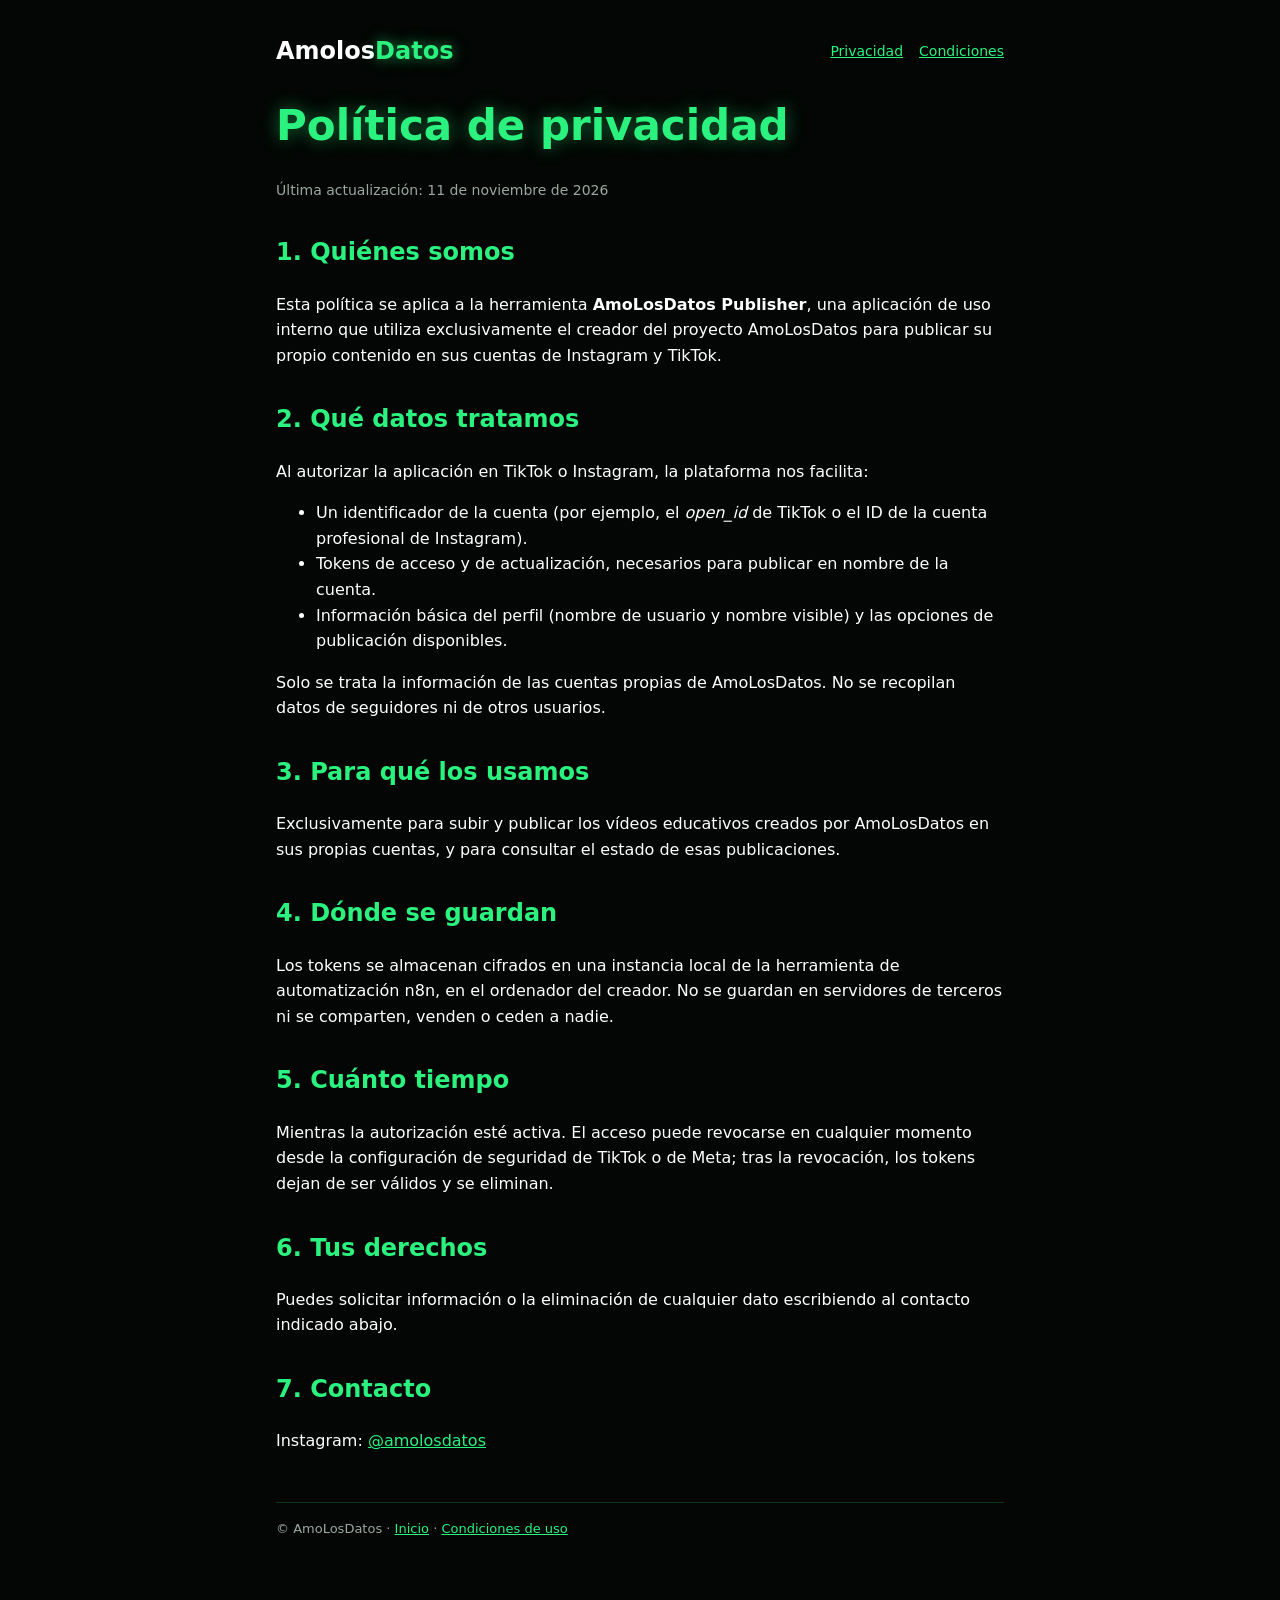
==== privacidad.html @ 5d56dd42 "Web de AmoLosDatos: inicio, privacidad, condiciones y callback de TikTok Co-Authored-By: Claude Opus" ====
<!doctype html>
<html lang="es">
<head>
<meta charset="utf-8"><meta name="viewport" content="width=device-width, initial-scale=1">
<title>Privacidad · AmoLosDatos</title>
<link rel="stylesheet" href="estilo.css">
</head>
<body><div class="wrap">
<header><a class="logo" href="./">Amolos<span>Datos</span></a>
<nav><a href="privacidad.html">Privacidad</a><a href="condiciones.html">Condiciones</a></nav></header>

<h1>Política de privacidad</h1>
<p class="muted">Última actualización: 11 de noviembre de 2026</p>

<h2>1. Quiénes somos</h2>
<p>Esta política se aplica a la herramienta <strong>AmoLosDatos Publisher</strong>, una aplicación de uso interno que utiliza exclusivamente el creador del proyecto AmoLosDatos para publicar su propio contenido en sus cuentas de Instagram y TikTok.</p>

<h2>2. Qué datos tratamos</h2>
<p>Al autorizar la aplicación en TikTok o Instagram, la plataforma nos facilita:</p>
<ul>
<li>Un identificador de la cuenta (por ejemplo, el <em>open_id</em> de TikTok o el ID de la cuenta profesional de Instagram).</li>
<li>Tokens de acceso y de actualización, necesarios para publicar en nombre de la cuenta.</li>
<li>Información básica del perfil (nombre de usuario y nombre visible) y las opciones de publicación disponibles.</li>
</ul>
<p>Solo se trata la información de las cuentas propias de AmoLosDatos. No se recopilan datos de seguidores ni de otros usuarios.</p>

<h2>3. Para qué los usamos</h2>
<p>Exclusivamente para subir y publicar los vídeos educativos creados por AmoLosDatos en sus propias cuentas, y para consultar el estado de esas publicaciones.</p>

<h2>4. Dónde se guardan</h2>
<p>Los tokens se almacenan cifrados en una instancia local de la herramienta de automatización n8n, en el ordenador del creador. No se guardan en servidores de terceros ni se comparten, venden o ceden a nadie.</p>

<h2>5. Cuánto tiempo</h2>
<p>Mientras la autorización esté activa. El acceso puede revocarse en cualquier momento desde la configuración de seguridad de TikTok o de Meta; tras la revocación, los tokens dejan de ser válidos y se eliminan.</p>

<h2>6. Tus derechos</h2>
<p>Puedes solicitar información o la eliminación de cualquier dato escribiendo al contacto indicado abajo.</p>

<h2>7. Contacto</h2>
<p>Instagram: <a href="https://www.instagram.com/amolosdatos/">@amolosdatos</a></p>

<footer>© AmoLosDatos · <a href="./">Inicio</a> · <a href="condiciones.html">Condiciones de uso</a></footer>
</div></body>
</html>
---- estilo.css ----
:root { --bg: #030604; --g: #2BF27F; --w: #ffffff; --gris: #9BA8A0; --card: #08130c; }
* { box-sizing: border-box; }
body { margin: 0; background: var(--bg); color: var(--w); font-family: Poppins, system-ui, -apple-system, "Segoe UI", sans-serif; line-height: 1.6; }
a { color: var(--g); }
.wrap { max-width: 760px; margin: 0 auto; padding: 32px 16px 64px; }
header { display: flex; align-items: center; gap: 12px; margin-bottom: 32px; }
header .logo { font-weight: 800; font-size: 24px; text-decoration: none; color: var(--w); }
header .logo span { color: var(--g); text-shadow: 0 0 14px rgba(43,242,127,.6); }
nav { margin-left: auto; display: flex; gap: 16px; font-size: 14px; flex-wrap: wrap; }
h1 { color: var(--g); text-shadow: 0 0 18px rgba(43,242,127,.45); font-size: clamp(28px, 6vw, 42px); line-height: 1.15; }
h2 { color: var(--g); margin-top: 32px; }
.card { background: var(--card); border: 1px solid rgba(43,242,127,.35); border-radius: 16px; padding: 20px; margin: 20px 0; box-shadow: 0 0 24px rgba(43,242,127,.12); }
.code { font-family: Consolas, monospace; font-size: 15px; word-break: break-all; background: #000; border: 1px dashed var(--g); border-radius: 10px; padding: 14px; color: var(--g); }
button { background: var(--g); color: #000; border: 0; border-radius: 999px; padding: 12px 24px; font-weight: 700; font-size: 16px; cursor: pointer; margin-top: 12px; }
.muted { color: var(--gris); font-size: 14px; }
footer { margin-top: 48px; color: var(--gris); font-size: 13px; border-top: 1px solid rgba(43,242,127,.2); padding-top: 16px; }
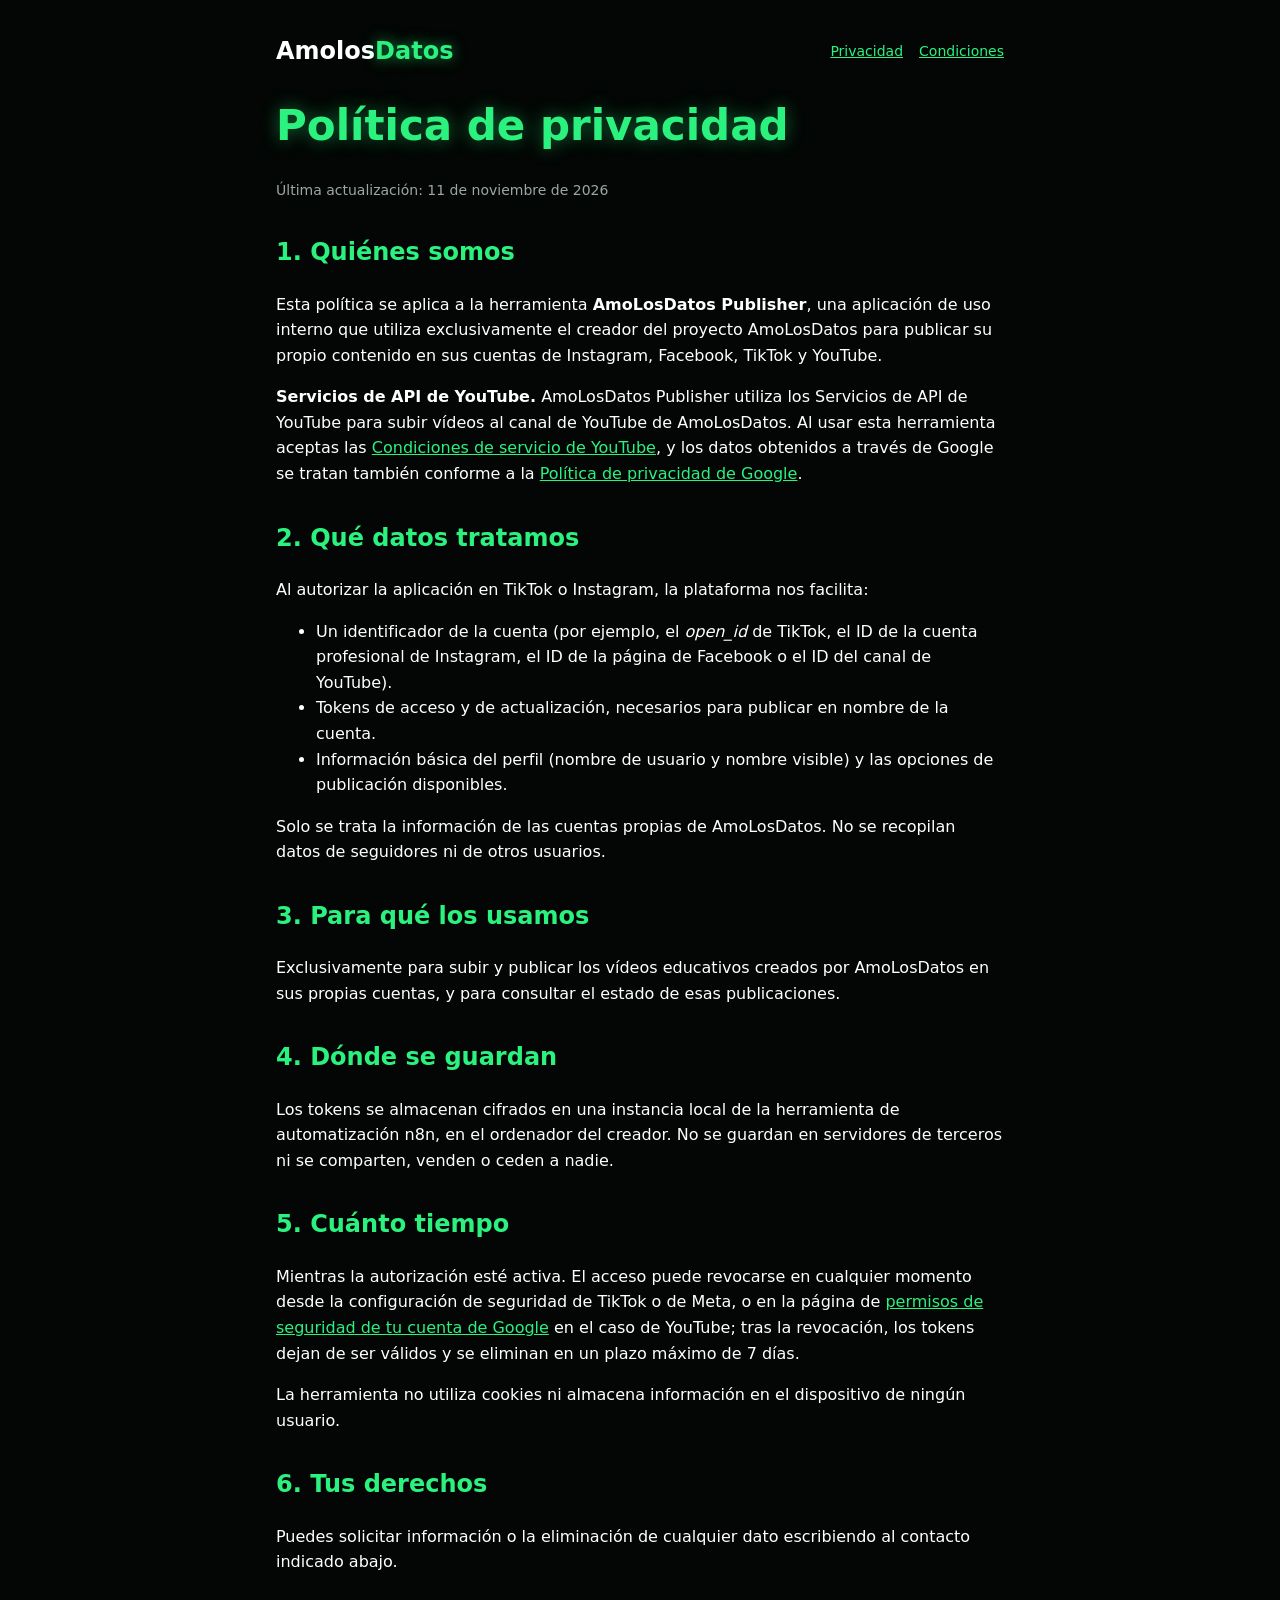
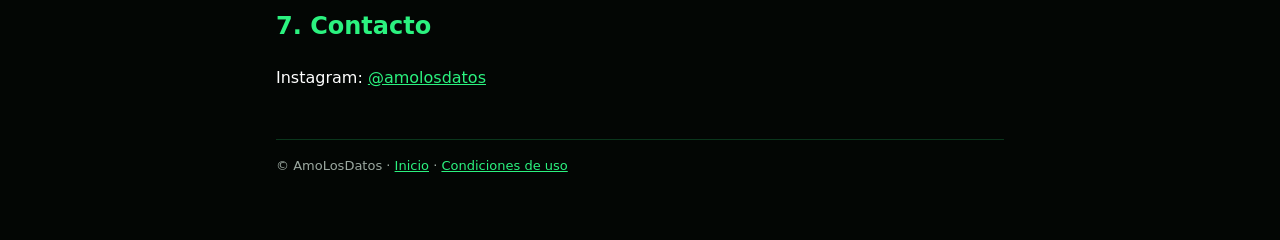
==== commit ca000f9b: "Privacidad y condiciones: añadir Facebook y YouTube API Services Co-Authored-By: Claude Opus 5.5 <no" ====
--- a/privacidad.html
+++ b/privacidad.html
@@ -13,12 +13,13 @@
 <p class="muted">Última actualización: 11 de noviembre de 2026</p>
 
 <h2>1. Quiénes somos</h2>
-<p>Esta política se aplica a la herramienta <strong>AmoLosDatos Publisher</strong>, una aplicación de uso interno que utiliza exclusivamente el creador del proyecto AmoLosDatos para publicar su propio contenido en sus cuentas de Instagram y TikTok.</p>
+<p>Esta política se aplica a la herramienta <strong>AmoLosDatos Publisher</strong>, una aplicación de uso interno que utiliza exclusivamente el creador del proyecto AmoLosDatos para publicar su propio contenido en sus cuentas de Instagram, Facebook, TikTok y YouTube.</p>
+<p><strong>Servicios de API de YouTube.</strong> AmoLosDatos Publisher utiliza los Servicios de API de YouTube para subir vídeos al canal de YouTube de AmoLosDatos. Al usar esta herramienta aceptas las <a href="https://www.youtube.com/t/terms">Condiciones de servicio de YouTube</a>, y los datos obtenidos a través de Google se tratan también conforme a la <a href="https://policies.google.com/privacy">Política de privacidad de Google</a>.</p>
 
 <h2>2. Qué datos tratamos</h2>
 <p>Al autorizar la aplicación en TikTok o Instagram, la plataforma nos facilita:</p>
 <ul>
-<li>Un identificador de la cuenta (por ejemplo, el <em>open_id</em> de TikTok o el ID de la cuenta profesional de Instagram).</li>
+<li>Un identificador de la cuenta (por ejemplo, el <em>open_id</em> de TikTok, el ID de la cuenta profesional de Instagram, el ID de la página de Facebook o el ID del canal de YouTube).</li>
 <li>Tokens de acceso y de actualización, necesarios para publicar en nombre de la cuenta.</li>
 <li>Información básica del perfil (nombre de usuario y nombre visible) y las opciones de publicación disponibles.</li>
 </ul>
@@ -31,7 +32,8 @@
 <p>Los tokens se almacenan cifrados en una instancia local de la herramienta de automatización n8n, en el ordenador del creador. No se guardan en servidores de terceros ni se comparten, venden o ceden a nadie.</p>
 
 <h2>5. Cuánto tiempo</h2>
-<p>Mientras la autorización esté activa. El acceso puede revocarse en cualquier momento desde la configuración de seguridad de TikTok o de Meta; tras la revocación, los tokens dejan de ser válidos y se eliminan.</p>
+<p>Mientras la autorización esté activa. El acceso puede revocarse en cualquier momento desde la configuración de seguridad de TikTok o de Meta, o en la página de <a href="https://security.google.com/settings/security/permissions">permisos de seguridad de tu cuenta de Google</a> en el caso de YouTube; tras la revocación, los tokens dejan de ser válidos y se eliminan en un plazo máximo de 7 días.</p>
+<p>La herramienta no utiliza cookies ni almacena información en el dispositivo de ningún usuario.</p>
 
 <h2>6. Tus derechos</h2>
 <p>Puedes solicitar información o la eliminación de cualquier dato escribiendo al contacto indicado abajo.</p>
